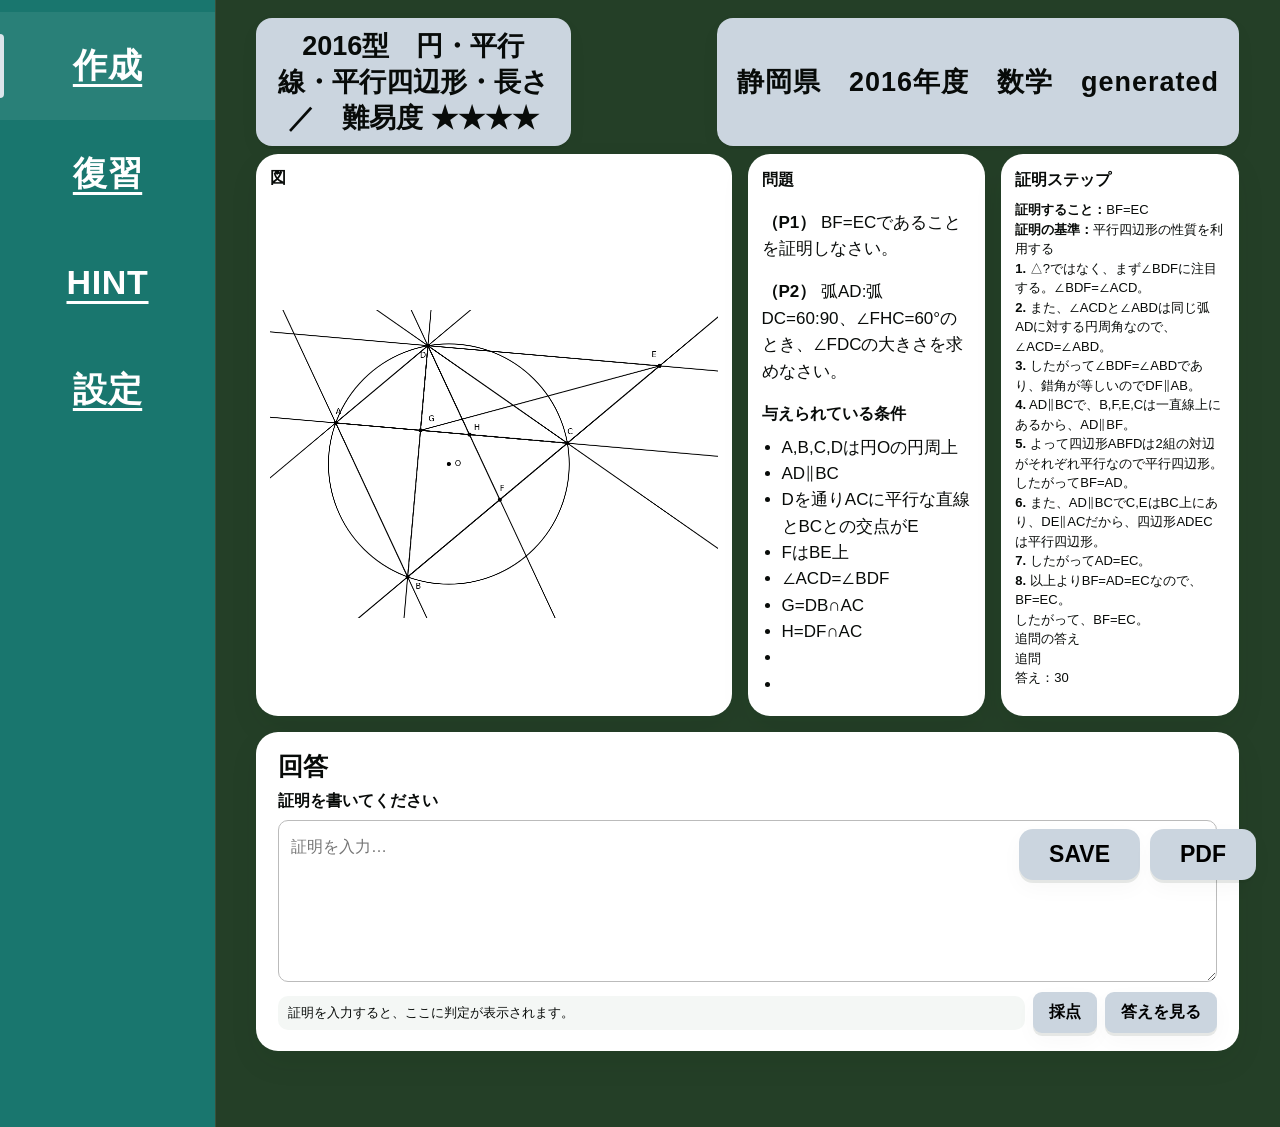
==== uitest.html @ f098faa9 "Add uITEST" ====
<!doctype html>
<html lang="ja">
<head>
<meta charset="UTF-8">
<meta name="viewport" content="width=device-width, initial-scale=1">
<title>入試対策証明ジェネレーター</title>
<link rel="stylesheet" href="./css/NEW_style.css">
</head>
<body>
<div class="app-shell">
  <aside class="sidebar">
    <button id="new-chat" class="nav-item sidebar-item active" data-mode="generated">作成</button>
    <button class="nav-item sidebar-item" data-mode="past">復習</button>
    <button class="nav-item" id="hint-button">HINT</button>
    <button class="nav-item" id="settings-button">設定</button>
  </aside>
  <main id="app-root" class="main-area">
    <header class="mobile-header"><strong>入試対策証明ジェネレーター</strong><button id="mobile-menu" class="icon-button">☰</button></header>
    <section id="setup-view" class="setup-view">
      <div class="top-controls">
        <label class="control-block"><span>TYPE:証明の種類</span>
          <select id="filter-proof"><option value="all">CHOOSE</option><option value="congruence">合同</option><option value="similarity">相似</option><option value="equal_length">長さの等式</option></select>
        </label>
        <label class="control-block"><span>HURDLE:難易度</span>
          <select id="filter-difficulty"><option value="all">CHOOSE</option><option value="3">★★★</option><option value="4">★★★★</option><option value="5">★★★★★</option></select>
        </label>
      </div>
      <button id="more-options" class="wide-button">MORE OPTIONS:詳細設定</button>
      <section id="advanced-options" class="advanced-options hidden">
        <div class="advanced-column">
          <label class="advanced-heading" for="filter-method">CRITERIA:証明方法</label>
          <select id="filter-method" class="criteria-select"><option value="all">CHOOSE</option><option value="ASA">ASA</option><option value="AA">AA</option><option value="parallelism_to_parallelogram">平行四辺形</option></select>
        </div>
        <fieldset class="feature-filter"><legend>CONDITIONS:条件</legend><div class="feature-options">
          <label><input type="checkbox" name="feature-filter" value="circle">円</label>
          <label><input type="checkbox" name="feature-filter" value="parallel">平行線</label>
          <label><input type="checkbox" name="feature-filter" value="diameter">直径</label>
          <label><input type="checkbox" name="feature-filter" value="angle_bisector">角の二等分線</label>
          <label><input type="checkbox" name="feature-filter" value="isosceles">二等辺</label>
          <label><input type="checkbox" name="feature-filter" value="parallelogram">平行四辺形</label>
          <label><input type="checkbox" name="feature-filter" value="area_ratio">面積比</label>
        </div></fieldset>
        <div class="extra-options hidden" aria-hidden="true">
          <input id="seed" type="number" tabindex="-1" aria-hidden="true">
          <input id="show-followup" type="checkbox" checked tabindex="-1" aria-hidden="true">
          <input id="rotate-figure" type="checkbox" checked tabindex="-1" aria-hidden="true">
        </div>
      </section>
      <div class="create-row"><button id="generate-button" class="create-button" type="button">作成</button></div>
    </section>

    <section id="problem-view" class="problem-view">
      <div class="problem-topline"><div id="template-badge" class="type-pill">相似</div><div id="problem-info" class="difficulty-pill">★★★★★★★★</div></div>
      <div class="problem-layout">
        <div class="figure-panel"><div class="figure-label">図</div><div id="canvas-container" class="canvas-container"></div></div>
        <article class="question-panel"><div class="figure-label">問題</div><div id="problem-text"></div><div class="conditions-block"><div class="figure-label">与えられている条件</div><ul id="conditions"></ul></div><div id="followup-block" class="followup-block hidden"><div class="figure-label">追問</div><div id="followup-text"></div></div></article>
        <article id="answer-panel-inline" class="solution-panel"><div class="figure-label">証明ステップ</div><div id="answer-content"></div></article>
      </div>
      <section class="answer-work"><h2>回答</h2><label for="proof-answer">証明を書いてください</label><textarea id="proof-answer" rows="5" placeholder="証明を入力…"></textarea><div class="work-actions"><div id="proof-result" class="proof-result">証明を入力すると、ここに判定が表示されます。</div><button id="check-proof" class="action-button">採点</button><button id="show-answer" class="action-button" aria-expanded="false">答えを見る</button></div><div id="answer-panel" class="answer-panel hidden"><div class="answer-panel-title">解答</div><div id="answer-content-duplicate"></div></div></section>
    </section>

    <div class="bottom-bar">
      <button id="save-button" class="save-button" type="button">SAVE</button>
      <div id="save-menu" class="save-menu hidden">
        <div class="save-menu-title">保存・ロード</div>
        <label class="save-name-label">問題名<input id="save-name" type="text" maxlength="80" placeholder="問題名を入力"></label>
        <button type="button" data-save-action="browser-save">ブラウザに保存</button>
        <label class="saved-select-label">保存済み問題<select id="browser-saves"><option value="">保存済み問題を選択</option></select></label>
        <button type="button" data-save-action="browser-load">選択した問題をロード</button>
        <button type="button" data-save-action="browser-delete">選択した問題を削除</button>
        <div class="menu-divider"></div>
        <button type="button" data-save-action="pc-save">JSONとしてPCに保存</button>
        <button type="button" data-save-action="pc-load">PCからJSONをロード</button>
        <input id="load-file" type="file" accept="application/json,.json" hidden>
        <div id="storage-result" class="storage-result"></div>
      </div>
      <button id="pdf-export" class="pdf-button" type="button">PDF</button>
    </div>
  </main>
</div>
<!-- main.jsとの互換性を維持するための非表示の既存操作ボタン -->
<div class="compat-controls" aria-hidden="true">
  <button id="save-pc" type="button"></button><button id="load-pc" type="button"></button>
  <button id="save-browser" type="button"></button><button id="load-browser" type="button"></button><button id="delete-browser" type="button"></button>
</div>
<script src="./js/theorem-catalog.js"></script>
<script src="./js/geometry-relations.js"></script>
<script src="./js/proof-rules.js"></script>
<script src="./js/problem-data-engine.js"></script>
<script type="module" src="./main.js"></script>
<script>
const moreOptionsButton = document.getElementById('more-options');
const advancedOptionsPanel = document.getElementById('advanced-options');
function toggleAdvancedOptions(force) {
  if (!moreOptionsButton || !advancedOptionsPanel) return;
  const shouldOpen = typeof force === 'boolean' ? force : !moreOptionsButton.classList.contains('is-open');
  moreOptionsButton.classList.toggle('is-open', shouldOpen);
  advancedOptionsPanel.classList.toggle('is-open', shouldOpen);
  advancedOptionsPanel.classList.toggle('hidden', !shouldOpen);
  moreOptionsButton.setAttribute('aria-expanded', String(shouldOpen));
}
moreOptionsButton?.addEventListener('click', () => toggleAdvancedOptions());
document.getElementById('settings-button')?.addEventListener('click', () => toggleAdvancedOptions());
document.getElementById('hint-button')?.addEventListener('click',()=>document.getElementById('show-answer')?.click());
document.getElementById('show-answer')?.addEventListener('click',()=>{
 const panel=document.getElementById('answer-panel');
 const target=document.getElementById('answer-content-duplicate');
 const source=document.getElementById('answer-content');
 if(panel && target && source) target.innerHTML=source.innerHTML;
});
document.querySelectorAll('.nav-item[data-mode]').forEach(b=>b.addEventListener('click',()=>document.getElementById('generate-button')?.click()));
</script>
</body>
</html>
---- css/NEW_style.css ----
*{box-sizing:border-box} :root{--green:#243f27;--teal:#19766e;--pale:#cbd5df;--blue:#9bbac8;--ink:#080b09;--white:#fff}html,body{margin:0;min-height:100%;font-family:Arial,"Noto Sans JP",sans-serif;color:var(--ink);background:var(--green)}button,input,select,textarea{font:inherit}button{cursor:pointer;border:0} .app-shell{min-height:100vh;background:var(--green);display:flex}.sidebar{width:16.8%;min-width:140px;background:var(--teal);display:flex;flex-direction:column;align-items:stretch;gap:0;padding:12px 0;min-height:100vh}.nav-item{height:108px;background:transparent;color:#fff;text-decoration:underline;font-size:clamp(20px,3vw,34px);font-weight:700;letter-spacing:.02em}.nav-item:hover,.nav-item.active{background:rgba(255,255,255,.07)}.main-area{flex:1;min-width:0;padding:18px 3.2% 76px;position:relative}.mobile-header{display:none}.setup-view{max-width:1000px;margin:0 auto}.top-controls{display:grid;grid-template-columns:1fr 1fr;gap:15%;align-items:start}.control-block{display:flex;flex-direction:column;gap:0;min-width:0}.control-block>span{font-size:clamp(20px,3.4vw,36px);font-weight:800;color:#fff;text-align:center;white-space:nowrap}.control-block select,.wide-button,.create-button,.criteria-select{background:var(--pale);border-radius:16px;color:#050505;font-weight:800;border:0}.control-block select{height:72px;text-align:center;text-align-last:center;font-size:clamp(20px,3vw,34px);margin-top:4px;width:100%;appearance:none}.control-block select:has(option:checked[value="all"]){color:#777}.wide-button{display:block;width:100%;min-height:76px;margin-top:26px;font-size:clamp(20px,3.3vw,36px);font-weight:800}.advanced-options{margin-top:0;padding:14px 3% 12px;background:var(--pale);border-radius:0 0 16px 16px;display:grid;grid-template-columns:1fr 1fr;gap:16px 9%;align-items:center}.advanced-heading{display:block;text-align:center;font-weight:800;font-size:clamp(18px,2.5vw,27px);margin-bottom:4px}.criteria-select{width:100%;height:126px;background:var(--blue);text-align:center;text-align-last:center;color:white;font-size:clamp(22px,3vw,36px);appearance:none}.feature-filter{border:0;margin:0;padding:0;min-width:0}.feature-filter legend{font-weight:800;font-size:clamp(18px,2.4vw,26px);text-align:center;margin-bottom:2px}.feature-options{display:grid;grid-template-columns:1fr 1fr;gap:8px 12px;background:var(--blue);border-radius:16px;padding:16px 12px;font-size:clamp(13px,1.7vw,19px);font-weight:700}.feature-options label{display:flex;align-items:center;gap:7px;white-space:nowrap}.feature-options input{appearance:none;width:25px;height:25px;flex:none;margin:0;background:#3c5c77}.feature-options input:checked{background:#fff;box-shadow:inset 0 0 0 5px #3c5c77;outline:2px solid #3c5c77}.extra-options{grid-column:1/-1;display:flex;flex-wrap:wrap;gap:16px;align-items:center;font-weight:700}.extra-options input[type=number]{width:100px}.check-option{display:flex;align-items:center;gap:6px}.create-row{display:flex;justify-content:center;margin-top:clamp(120px,20vh,196px)}.create-button{width:min(300px,55%);height:72px;font-size:clamp(28px,4vw,42px)}.bottom-bar{position:fixed;right:24px;bottom:20px;display:flex;gap:10px;z-index:10}.save-button,.pdf-button{background:var(--pale);border-radius:14px;padding:12px 30px;font-size:23px;font-weight:900;box-shadow:0 3px 0 #172e1c}.save-menu{position:absolute;right:0;bottom:65px;width:min(340px,90vw);background:#fff;border-radius:18px;padding:18px;box-shadow:0 10px 40px #0006;display:flex;flex-direction:column;gap:9px;max-height:75vh;overflow:auto}.save-menu-title{font-size:20px;font-weight:900}.save-menu button{background:var(--pale);padding:10px;border-radius:8px;font-weight:700;text-align:left}.save-name-label,.saved-select-label{display:flex;flex-direction:column;gap:5px;font-size:13px;font-weight:700}.save-name-label input,.saved-select-label select{width:100%;padding:9px;border:1px solid #9aa5ad;border-radius:7px;background:white}.menu-divider{height:1px;background:#ddd;margin:4px 0}.storage-result{font-size:12px;overflow-wrap:anywhere}.hidden{display:none!important}.problem-view{display:none}.problem-topline{display:flex;justify-content:space-between;gap:20px;margin-bottom:8px}.type-pill,.difficulty-pill{background:var(--pale);border-radius:16px;padding:10px 20px;text-align:center;font-size:clamp(18px,2.5vw,27px);font-weight:800}.type-pill{width:32%}.difficulty-pill{min-width:25%;letter-spacing:1px}.problem-layout{display:grid;grid-template-columns:minmax(0,1.6fr) minmax(180px,.8fr) minmax(180px,.8fr);gap:16px}.figure-panel,.question-panel,.solution-panel{background:#fff;border-radius:22px;padding:14px;min-width:0;overflow:hidden}.figure-panel{min-height:420px}.canvas-container{width:100%;height:100%;min-height:360px;display:flex;align-items:center;justify-content:center}.canvas-container canvas{max-width:100%;max-height:100%;object-fit:contain}.figure-label{font-weight:900;font-size:16px;margin-bottom:8px}.question-panel{font-size:clamp(13px,1.5vw,17px);line-height:1.55}.conditions-block{margin-top:12px}.conditions-block ul{padding-left:20px;margin:4px 0}.solution-panel{font-size:13px;line-height:1.5}.answer-work{background:#fff;border-radius:22px;margin-top:16px;padding:18px 22px}.answer-work h2{margin:0 0 8px;font-size:25px}.answer-work>label{font-weight:700}.answer-work textarea{display:block;width:100%;margin-top:8px;padding:12px;border:1px solid #bbb;border-radius:10px;resize:vertical}.work-actions{display:flex;align-items:center;gap:8px;margin-top:10px;flex-wrap:wrap}.proof-result{flex:1;min-width:160px;font-size:13px}.action-button{background:var(--pale);padding:10px 16px;border-radius:9px;font-weight:800}.answer-panel{margin-top:12px;border-top:1px solid #ddd;padding-top:12px}.answer-panel-title{font-size:20px;font-weight:900}.compat-controls{display:none!important}.followup-block{margin-top:12px}@media(min-width:1000px){.setup-view{padding-top:0}}@media(max-width:700px){.sidebar{width:76px;min-width:76px}.nav-item{height:86px;font-size:16px}.main-area{padding:18px 14px 82px}.top-controls{gap:12px}.control-block>span{font-size:16px;white-space:normal;min-height:42px}.control-block select{height:60px;font-size:18px;border-radius:12px}.wide-button{font-size:17px;min-height:62px;margin-top:20px;border-radius:12px}.advanced-options{grid-template-columns:1fr;gap:12px}.criteria-select{height:70px}.feature-options{font-size:13px;gap:8px;padding:12px 8px}.feature-options input{width:19px;height:19px}.create-row{margin-top:24vh}.create-button{height:62px;width:70%;font-size:30px}.problem-layout{grid-template-columns:1fr}.figure-panel{min-height:300px}.canvas-container{min-height:270px}.solution-panel{display:none}.problem-topline{gap:8px}.type-pill,.difficulty-pill{font-size:16px;padding:10px}.bottom-bar{right:12px;bottom:12px}.save-button,.pdf-button{font-size:18px;padding:10px 20px}}@media print{.sidebar,.bottom-bar,.answer-work textarea,.work-actions,.mobile-header{display:none!important}.app-shell,.main-area{background:#fff;padding:0}.problem-view{display:block}.problem-layout{grid-template-columns:1.4fr 1fr 1fr}.answer-work{break-inside:avoid}}

/* Refined motion + detail pass */
:root{--green:#243f27;--teal:#19766e;--pale:#cbd5df;--blue:#9bbac8;--ink:#080b09;--white:#fff;--ease-out:cubic-bezier(.22,1,.36,1);--ease-smooth:cubic-bezier(.4,0,.2,1)}
html{scroll-behavior:smooth}body{ -webkit-font-smoothing:antialiased;text-rendering:optimizeLegibility}button,select,input,textarea{ -webkit-tap-highlight-color:transparent}button{transition:transform .24s var(--ease-out),box-shadow .28s var(--ease-smooth),background-color .24s var(--ease-smooth),color .24s var(--ease-smooth),opacity .2s ease}button:active{transform:scale(.975)}button:focus-visible,select:focus-visible,input:focus-visible,textarea:focus-visible{outline:3px solid #fff;outline-offset:3px;box-shadow:0 0 0 6px #19766e80}
.app-shell{isolation:isolate}.sidebar{position:relative;z-index:2;box-shadow:1px 0 0 #ffffff18}.nav-item{position:relative;isolation:isolate;transition:background-color .35s var(--ease-smooth),letter-spacing .35s var(--ease-out),transform .35s var(--ease-out);text-underline-offset:7px}.nav-item::before{content:"";position:absolute;left:0;top:20%;bottom:20%;width:4px;border-radius:0 8px 8px 0;background:#dce5eb;transform:scaleY(0);transform-origin:center;transition:transform .35s var(--ease-out)}.nav-item:hover{letter-spacing:.045em;background:#ffffff0c}.nav-item.active::before,.nav-item:focus-visible::before{transform:scaleY(1)}.main-area{animation:surface-in .7s var(--ease-out) both}.setup-view,.problem-view{animation:content-in .65s var(--ease-out) both}.control-block select,.wide-button,.create-button,.criteria-select,.type-pill,.difficulty-pill,.save-button,.pdf-button,.action-button{box-shadow:0 3px 0 #152b1b18,0 8px 22px #10241508;transition:transform .3s var(--ease-out),box-shadow .3s var(--ease-smooth),background-color .3s var(--ease-smooth),filter .3s ease}.control-block select:hover,.wide-button:hover,.create-button:hover,.criteria-select:hover,.save-button:hover,.pdf-button:hover,.action-button:hover{transform:translateY(-2px);box-shadow:0 5px 0 #152b1b18,0 14px 28px #10241520;filter:brightness(1.025)}.control-block select:active,.wide-button:active,.create-button:active,.save-button:active,.pdf-button:active{transform:translateY(1px) scale(.99);box-shadow:0 1px 0 #152b1b20}.wide-button{position:relative;overflow:hidden}.wide-button::after,.create-button::after{content:"";position:absolute;inset:0;background:linear-gradient(110deg,transparent 20%,#ffffff66 48%,transparent 70%);transform:translateX(-120%);transition:transform .75s var(--ease-out);pointer-events:none}.wide-button:hover::after,.create-button:hover::after{transform:translateX(120%)}
.advanced-options{transform-origin:top center;animation:panel-in .42s var(--ease-out) both;box-shadow:0 18px 40px #07190d12}.advanced-options.hidden{display:none!important}.advanced-column,.feature-filter{min-width:0}.feature-options{box-shadow:inset 0 1px 0 #ffffff40;gap:10px 14px}.feature-options label{cursor:pointer;border-radius:12px;padding:5px 7px;transition:background-color .22s ease,transform .22s var(--ease-out)}.feature-options label:hover{background:#ffffff40;transform:translateY(-1px)}
/* Round radio-like checkboxes, including a soft animated check indicator */
.feature-options input[type="checkbox"],.check-option input[type="checkbox"]{appearance:none;-webkit-appearance:none;position:relative;width:25px;height:25px;flex:0 0 25px;margin:0;border:2px solid #3c5c77;border-radius:50%;background:#3c5c77;cursor:pointer;display:inline-grid;place-content:center;transition:background-color .22s ease,border-color .22s ease,transform .28s var(--ease-out),box-shadow .22s ease}
.feature-options input[type="checkbox"]::after,.check-option input[type="checkbox"]::after{content:"";width:7px;height:12px;border:solid #fff;border-width:0 2.5px 2.5px 0;transform:rotate(45deg) scale(0);transform-origin:center;transition:transform .2s var(--ease-out);margin-top:-2px}
.feature-options input[type="checkbox"]:checked,.check-option input[type="checkbox"]:checked{background:#19766e;border-color:#19766e;box-shadow:0 0 0 4px #19766e22;transform:scale(1.03)}.feature-options input[type="checkbox"]:checked::after,.check-option input[type="checkbox"]:checked::after{transform:rotate(45deg) scale(1)}.feature-options input[type="checkbox"]:focus-visible,.check-option input[type="checkbox"]:focus-visible{outline:3px solid #fff;outline-offset:2px}.check-option input[type="checkbox"]{width:20px;height:20px;flex-basis:20px;background:#fff}.check-option input[type="checkbox"]::after{width:5px;height:9px;border-color:#fff}.check-option input[type="checkbox"]:not(:checked){background:transparent;border-color:#3c5c77}
.create-row{animation:content-in .8s .08s var(--ease-out) both}.create-button{position:relative;overflow:hidden}.bottom-bar{animation:float-in .55s var(--ease-out) both}.save-menu{transform-origin:bottom right;animation:menu-in .28s var(--ease-out) both;box-shadow:0 24px 70px #0005,0 2px 8px #0001;border:1px solid #1b2e2014;backdrop-filter:blur(18px)}.save-menu button{transition:transform .2s var(--ease-out),background-color .2s ease}.save-menu button:hover{transform:translateX(3px);background:#b8c9d5}.save-menu input,.save-menu select,.answer-work textarea{transition:border-color .2s ease,box-shadow .2s ease}.save-menu input:focus,.save-menu select:focus,.answer-work textarea:focus{border-color:#19766e;box-shadow:0 0 0 4px #19766e20;outline:none}
.problem-topline{align-items:stretch}.type-pill,.difficulty-pill{display:flex;align-items:center;justify-content:center;min-height:72px}.figure-panel,.question-panel,.solution-panel,.answer-work{box-shadow:0 12px 30px #10241512;transition:box-shadow .3s var(--ease-smooth),transform .3s var(--ease-out)}.figure-panel:hover,.question-panel:hover,.solution-panel:hover{box-shadow:0 18px 38px #1024151a}.canvas-container canvas{animation:figure-in .6s var(--ease-out) both}.answer-work{animation:content-in .55s .08s var(--ease-out) both}.answer-work textarea{line-height:1.7;min-height:130px}.proof-result{padding:8px 10px;border-radius:10px;background:#f4f7f5}.answer-panel{animation:panel-in .3s var(--ease-out) both}.hidden{display:none!important}
@keyframes surface-in{from{opacity:0}to{opacity:1}}@keyframes content-in{from{opacity:0;transform:translateY(12px)}to{opacity:1;transform:translateY(0)}}@keyframes panel-in{from{opacity:0;transform:translateY(-8px) scaleY(.985)}to{opacity:1;transform:translateY(0) scaleY(1)}}@keyframes menu-in{from{opacity:0;transform:translateY(8px) scale(.97)}to{opacity:1;transform:translateY(0) scale(1)}}@keyframes float-in{from{opacity:0;transform:translateY(8px)}to{opacity:1;transform:translateY(0)}}@keyframes figure-in{from{opacity:0;transform:scale(.985)}to{opacity:1;transform:scale(1)}}
@media(prefers-reduced-motion:reduce){*,*::before,*::after{scroll-behavior:auto!important;animation-duration:.01ms!important;animation-iteration-count:1!important;transition-duration:.01ms!important}}
@media(max-width:700px){.feature-options input[type="checkbox"]{width:20px;height:20px;flex-basis:20px}.feature-options input[type="checkbox"]::after{width:5px;height:9px}.nav-item::before{width:3px}.figure-panel,.question-panel,.solution-panel,.answer-work{border-radius:18px}}

/* MORE OPTIONS is one continuous expandable surface: the trigger becomes its top edge. */
.wide-button {
  border-radius: 18px;
  transform-origin: center top;
  transition: border-radius .34s cubic-bezier(.22,1,.36,1),
             background-color .3s ease,
             box-shadow .34s cubic-bezier(.22,1,.36,1),
             transform .34s cubic-bezier(.22,1,.36,1);
}
.wide-button.is-open {
  border-radius: 18px 18px 0 0;
  margin-bottom: 0;
  box-shadow: 0 0 0 #152b1b00;
  transform: none;
}
.advanced-options {
  position: relative;
  z-index: 1;
  margin-top: 0;
  border-radius: 0 0 18px 18px;
  border-top: 1px solid #aebbc5;
  transform-origin: top center;
  animation: options-expand .46s cubic-bezier(.22,1,.36,1) both;
  box-shadow: 0 18px 34px #0c20151c;
}
.advanced-options.is-open {
  border-radius: 0 0 18px 18px;
}
.advanced-options.hidden { display: none !important; }
@keyframes options-expand {
  from { opacity: 0; clip-path: inset(0 0 100% 0 round 0 0 18px 18px); transform: translateY(-7px); }
  to   { opacity: 1; clip-path: inset(0 0 0 0 round 0 0 18px 18px); transform: translateY(0); }
}
.extra-options.hidden { display: none !important; }
@media (prefers-reduced-motion: reduce) {
  .advanced-options { animation: none !important; }
  .wide-button { transition: none !important; }
}
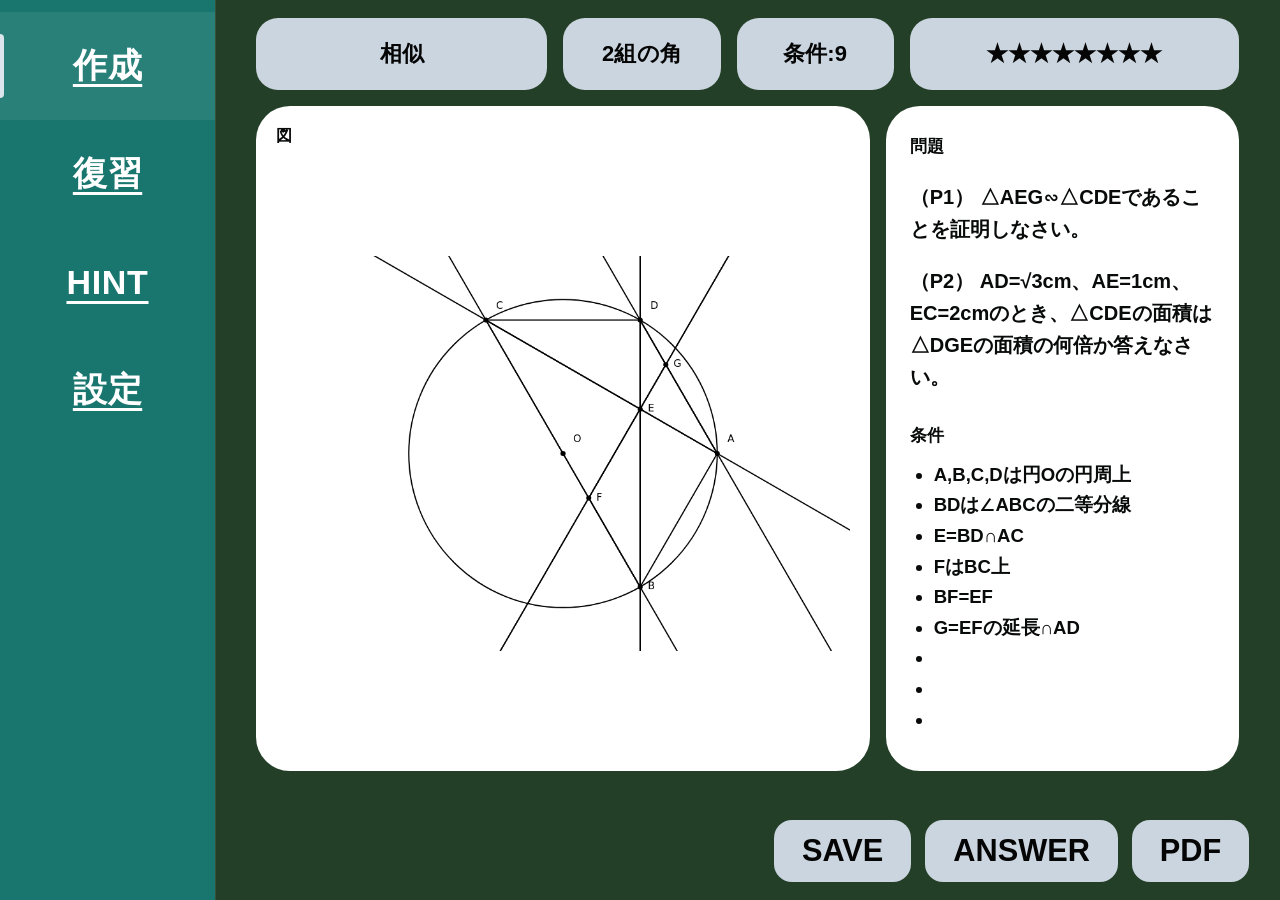
==== commit cb77219b: "Update UI" ====
--- a/uitest.html
+++ b/uitest.html
@@ -50,17 +50,26 @@
     </section>
 
     <section id="problem-view" class="problem-view">
-      <div class="problem-topline"><div id="template-badge" class="type-pill">相似</div><div id="problem-info" class="difficulty-pill">★★★★★★★★</div></div>
+      <div class="problem-topline" aria-label="問題の属性">
+        <div id="template-badge" class="type-pill">相似</div>
+        <div id="criterion-badge" class="meta-pill">2辺と角</div>
+        <div id="condition-count" class="meta-pill">条件:3</div>
+        <div id="problem-info" class="difficulty-pill" aria-label="難易度">★★★★★★★★</div>
+      </div>
       <div class="problem-layout">
         <div class="figure-panel"><div class="figure-label">図</div><div id="canvas-container" class="canvas-container"></div></div>
-        <article class="question-panel"><div class="figure-label">問題</div><div id="problem-text"></div><div class="conditions-block"><div class="figure-label">与えられている条件</div><ul id="conditions"></ul></div><div id="followup-block" class="followup-block hidden"><div class="figure-label">追問</div><div id="followup-text"></div></div></article>
-        <article id="answer-panel-inline" class="solution-panel"><div class="figure-label">証明ステップ</div><div id="answer-content"></div></article>
+        <article class="question-panel">
+          <div class="question-prompt"><div class="figure-label">問題</div><div id="problem-text"></div></div>
+          <div class="conditions-block"><div class="figure-label">条件</div><ul id="conditions"></ul></div>
+          <div id="followup-block" class="followup-block hidden"><div class="figure-label">追問</div><div id="followup-text"></div></div>
+        </article>
+        <article id="answer-panel" class="solution-panel hidden" aria-hidden="true"><div class="figure-label">証明ステップ</div><div id="answer-content"></div></article>
       </div>
-      <section class="answer-work"><h2>回答</h2><label for="proof-answer">証明を書いてください</label><textarea id="proof-answer" rows="5" placeholder="証明を入力…"></textarea><div class="work-actions"><div id="proof-result" class="proof-result">証明を入力すると、ここに判定が表示されます。</div><button id="check-proof" class="action-button">採点</button><button id="show-answer" class="action-button" aria-expanded="false">答えを見る</button></div><div id="answer-panel" class="answer-panel hidden"><div class="answer-panel-title">解答</div><div id="answer-content-duplicate"></div></div></section>
     </section>
 
-    <div class="bottom-bar">
-      <button id="save-button" class="save-button" type="button">SAVE</button>
+    <div class="bottom-bar is-before-generation">
+      <button id="save-button" class="save-button" type="button" aria-expanded="false">SAVE</button>
+      <button id="show-answer" class="answer-button" type="button" aria-expanded="false">ANSWER</button>
       <div id="save-menu" class="save-menu hidden">
         <div class="save-menu-title">保存・ロード</div>
         <label class="save-name-label">問題名<input id="save-name" type="text" maxlength="80" placeholder="問題名を入力"></label>
@@ -87,6 +96,7 @@
 <script src="./js/geometry-relations.js"></script>
 <script src="./js/proof-rules.js"></script>
 <script src="./js/problem-data-engine.js"></script>
+<script src="./js/problem-content.js"></script>
 <script type="module" src="./main.js"></script>
 <script>
 const moreOptionsButton = document.getElementById('more-options');
@@ -101,14 +111,11 @@
 }
 moreOptionsButton?.addEventListener('click', () => toggleAdvancedOptions());
 document.getElementById('settings-button')?.addEventListener('click', () => toggleAdvancedOptions());
-document.getElementById('hint-button')?.addEventListener('click',()=>document.getElementById('show-answer')?.click());
-document.getElementById('show-answer')?.addEventListener('click',()=>{
- const panel=document.getElementById('answer-panel');
- const target=document.getElementById('answer-content-duplicate');
- const source=document.getElementById('answer-content');
- if(panel && target && source) target.innerHTML=source.innerHTML;
-});
-document.querySelectorAll('.nav-item[data-mode]').forEach(b=>b.addEventListener('click',()=>document.getElementById('generate-button')?.click()));
+document.getElementById('hint-button')?.addEventListener('click', () => document.getElementById('show-answer')?.click());
+document.querySelectorAll('.nav-item[data-mode]').forEach(b => b.addEventListener('click', () => {
+  if (b.dataset.mode === 'generated') document.getElementById('generate-button')?.click();
+  else document.getElementById('generate-button')?.click();
+}));
 </script>
 </body>
 </html>
--- a/css/NEW_style.css
+++ b/css/NEW_style.css
@@ -53,3 +53,71 @@
   .advanced-options { animation: none !important; }
   .wide-button { transition: none !important; }
 }
+
+/* Generated-problem screen: reference-image layout */
+.problem-view{max-width:none;padding-bottom:18px}
+.problem-topline{display:grid;grid-template-columns:minmax(180px,1.15fr) minmax(120px,.62fr) minmax(125px,.62fr) minmax(250px,1.3fr);gap:16px;margin:0 0 16px;align-items:stretch}
+.type-pill,.meta-pill,.difficulty-pill{min-width:0;min-height:72px;padding:10px 14px;border-radius:22px;background:var(--pale);color:#050505;display:flex;align-items:center;justify-content:center;text-align:center;font-size:clamp(20px,2.7vw,34px);font-weight:900;white-space:nowrap;box-shadow:none}
+.type-pill{width:auto}
+.meta-pill{letter-spacing:.01em}
+.difficulty-pill{letter-spacing:0;font-size:clamp(19px,2.5vw,32px)}
+.problem-layout{grid-template-columns:minmax(0,1.65fr) minmax(260px,.95fr);gap:16px;align-items:stretch}
+.problem-layout:has(.solution-panel:not(.hidden)){grid-template-columns:minmax(0,1.55fr) minmax(250px,.9fr) minmax(250px,.9fr)}
+.figure-panel,.question-panel,.solution-panel{border-radius:34px;padding:20px;background:#fff;box-shadow:none}
+.figure-panel{min-height:500px;display:flex;flex-direction:column}
+.canvas-container{flex:1;min-height:430px}
+.canvas-container canvas{width:100%;height:100%;max-width:100%;max-height:100%}
+.question-panel{font-size:clamp(16px,1.45vw,21px);line-height:1.6;padding:28px 24px}
+.question-panel .question-prompt{margin-bottom:30px;font-size:1.08em;font-weight:800}
+.question-panel .figure-label,.solution-panel .figure-label{font-size:clamp(16px,1.3vw,20px);margin-bottom:10px}
+.conditions-block{margin-top:24px}
+.conditions-block ul{padding-left:24px;margin:8px 0;line-height:1.65;font-weight:700}
+.solution-panel{font-size:clamp(14px,1.05vw,17px);line-height:1.48;overflow:auto;animation:solution-reveal .38s cubic-bezier(.22,1,.36,1) both}
+.solution-panel.hidden{display:none!important}
+.answer-steps{display:flex;flex-direction:column;gap:8px}
+.answer-step{margin:0 0 5px}
+.answer-final{margin-top:12px;font-weight:900}
+.bottom-bar{right:2.4%;bottom:18px;gap:14px}
+.save-button,.answer-button,.pdf-button{min-width:112px;background:var(--pale);border-radius:18px;padding:13px 28px;font-size:clamp(22px,2.4vw,32px);font-weight:900;box-shadow:none;color:#050505}
+.answer-button{transition:transform .3s var(--ease-out),background-color .3s ease,box-shadow .3s ease}
+.answer-button.is-active{background:#9bbac8;box-shadow:0 0 0 4px #9bbac833}
+.save-menu{bottom:calc(100% + 12px);right:0}
+/* Square checkbox housing with a circular selection mark (not a tick). */
+.feature-options input[type="checkbox"],.check-option input[type="checkbox"]{appearance:none;-webkit-appearance:none;width:25px;height:25px;flex:0 0 25px;margin:0;border:0;border-radius:0;background:#3c5c77;display:inline-grid;place-items:center;position:relative;box-shadow:none;transform:none}
+.feature-options input[type="checkbox"]::after,.check-option input[type="checkbox"]::after{content:"";width:0;height:0;border:0;border-radius:50%;background:#fff;transform:scale(0);transition:transform .24s cubic-bezier(.22,1,.36,1);margin:0}
+.feature-options input[type="checkbox"]:checked,.check-option input[type="checkbox"]:checked{background:#3c5c77;border:0;box-shadow:none;transform:none}
+.feature-options input[type="checkbox"]:checked::after,.check-option input[type="checkbox"]:checked::after{width:15px;height:15px;transform:scale(1);background:#fff;border:0;border-radius:50%}
+.check-option input[type="checkbox"]{width:20px;height:20px;flex-basis:20px;background:#3c5c77}
+.check-option input[type="checkbox"]:checked::after{width:12px;height:12px}
+@keyframes solution-reveal{from{opacity:0;transform:translateY(8px) scale(.99)}to{opacity:1;transform:translateY(0) scale(1)}}
+@media(max-width:900px){.problem-topline{grid-template-columns:1fr 1fr;gap:10px}.type-pill,.meta-pill,.difficulty-pill{min-height:58px;border-radius:16px;font-size:clamp(18px,3vw,25px)}.problem-layout,.problem-layout:has(.solution-panel:not(.hidden)){grid-template-columns:minmax(0,1fr)}.figure-panel{min-height:360px}.canvas-container{min-height:320px}.question-panel{font-size:16px}.solution-panel{max-height:none}.bottom-bar{right:12px;bottom:12px}.save-button,.answer-button,.pdf-button{min-width:0;padding:10px 17px;font-size:19px}}
+@media(max-width:480px){.problem-topline{grid-template-columns:1fr 1fr}.problem-topline .difficulty-pill{grid-column:1/-1}.figure-panel,.question-panel,.solution-panel{padding:16px;border-radius:22px}.figure-panel{min-height:300px}.canvas-container{min-height:260px}.bottom-bar{gap:8px}.save-button,.answer-button,.pdf-button{padding:10px 13px;font-size:16px;border-radius:13px}}
+@media print{.problem-topline{grid-template-columns:repeat(4,1fr)}.problem-layout,.problem-layout:has(.solution-panel:not(.hidden)){grid-template-columns:1.5fr 1fr 1fr}.solution-panel.hidden{display:block!important}.bottom-bar{display:none!important}}
+
+
+/* v5 refinement: hide action bar until a problem exists; seamless MORE OPTIONS surface */
+.bottom-bar.is-before-generation { display: none !important; }
+.wide-button.is-open { border-radius: 18px 18px 0 0 !important; }
+.advanced-options { border-top: 0 !important; margin-top: -1px !important; box-shadow: 0 18px 34px #0c20151c; }
+.advanced-options.is-open { border-radius: 0 0 18px 18px !important; }
+/* Square checkbox base, hollow circular ring when checked — never a filled dot or tick. */
+.feature-options input[type="checkbox"], .check-option input[type="checkbox"] {
+  appearance: none !important; -webkit-appearance: none !important;
+  background: #3c5c77 !important; border: 0 !important; border-radius: 0 !important;
+  display: inline-grid; place-items: center; position: relative; box-shadow: none !important;
+}
+.feature-options input[type="checkbox"]::after, .check-option input[type="checkbox"]::after {
+  content: ""; width: 0; height: 0; border: 2px solid transparent; border-radius: 50%;
+  background: transparent !important; transform: scale(.4); transition: width .22s cubic-bezier(.22,1,.36,1),height .22s cubic-bezier(.22,1,.36,1),transform .22s ease,border-color .22s ease;
+}
+.feature-options input[type="checkbox"]:checked::after {
+  width: 15px; height: 15px; border: 2px solid #fff; background: transparent !important; transform: scale(1);
+}
+.check-option input[type="checkbox"]:checked::after {
+  width: 11px; height: 11px; border: 2px solid #fff; background: transparent !important; transform: scale(1);
+}
+.font-fit-minimum { overflow-wrap: anywhere; }
+.answer-followup-title { font-weight: 400 !important; }
+.answer-followup .answer-final { font-weight: 400; }
+.answer-followup .answer-final strong { font-weight: 900; }
+@media(prefers-reduced-motion:reduce){.feature-options input[type="checkbox"]::after,.check-option input[type="checkbox"]::after{transition:none}}
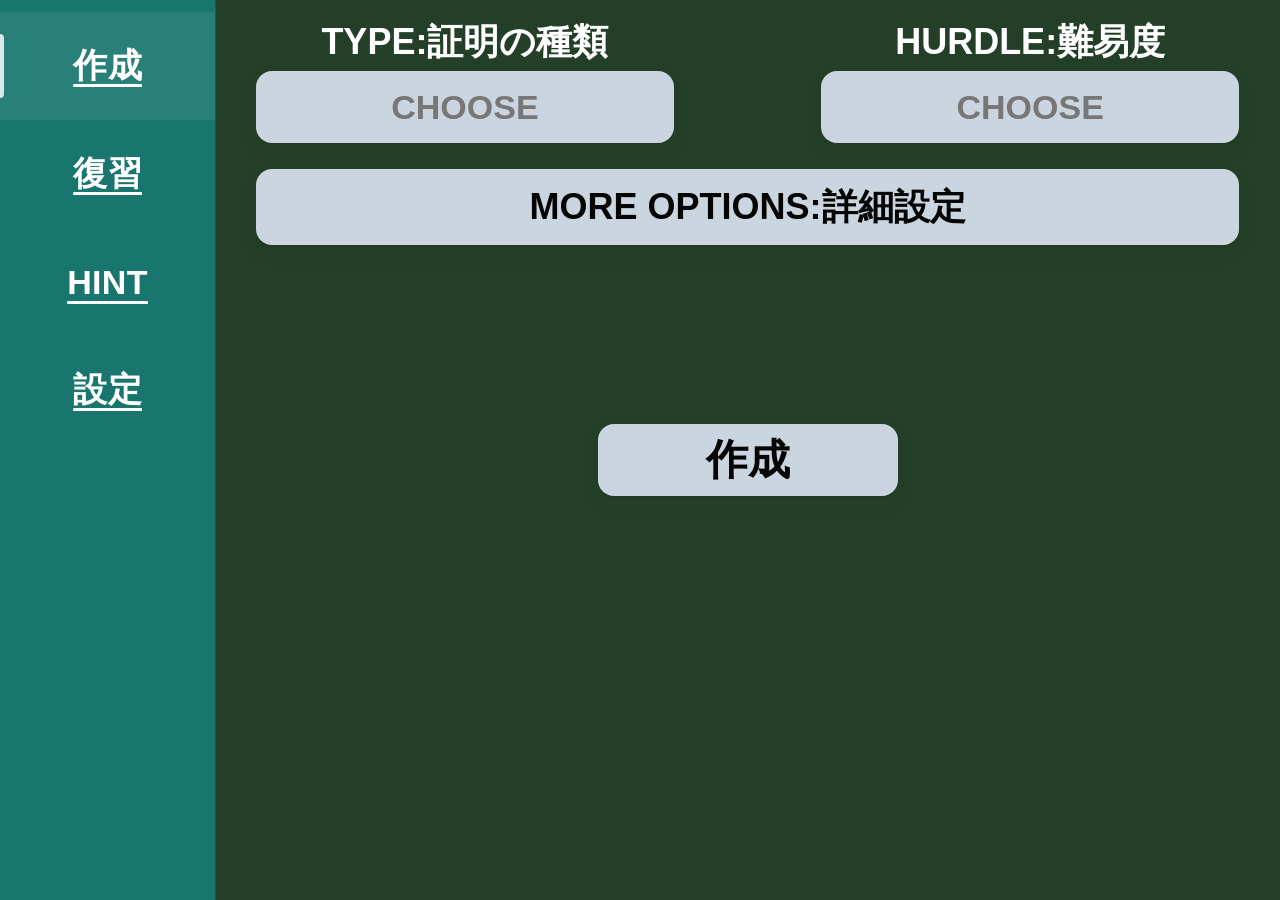
==== commit cb41694f: "Fixed UITEST" ====
--- a/uitest.html
+++ b/uitest.html
@@ -96,26 +96,7 @@
 <script src="./js/geometry-relations.js"></script>
 <script src="./js/proof-rules.js"></script>
 <script src="./js/problem-data-engine.js"></script>
-<script src="./js/problem-content.js"></script>
 <script type="module" src="./main.js"></script>
-<script>
-const moreOptionsButton = document.getElementById('more-options');
-const advancedOptionsPanel = document.getElementById('advanced-options');
-function toggleAdvancedOptions(force) {
-  if (!moreOptionsButton || !advancedOptionsPanel) return;
-  const shouldOpen = typeof force === 'boolean' ? force : !moreOptionsButton.classList.contains('is-open');
-  moreOptionsButton.classList.toggle('is-open', shouldOpen);
-  advancedOptionsPanel.classList.toggle('is-open', shouldOpen);
-  advancedOptionsPanel.classList.toggle('hidden', !shouldOpen);
-  moreOptionsButton.setAttribute('aria-expanded', String(shouldOpen));
-}
-moreOptionsButton?.addEventListener('click', () => toggleAdvancedOptions());
-document.getElementById('settings-button')?.addEventListener('click', () => toggleAdvancedOptions());
-document.getElementById('hint-button')?.addEventListener('click', () => document.getElementById('show-answer')?.click());
-document.querySelectorAll('.nav-item[data-mode]').forEach(b => b.addEventListener('click', () => {
-  if (b.dataset.mode === 'generated') document.getElementById('generate-button')?.click();
-  else document.getElementById('generate-button')?.click();
-}));
-</script>
+
 </body>
 </html>
--- a/css/NEW_style.css
+++ b/css/NEW_style.css
@@ -121,3 +121,145 @@
 .answer-followup .answer-final { font-weight: 400; }
 .answer-followup .answer-final strong { font-weight: 900; }
 @media(prefers-reduced-motion:reduce){.feature-options input[type="checkbox"]::after,.check-option input[type="checkbox"]::after{transition:none}}
+
+
+/* v6: reference fidelity, restrained motion, more reliable text fitting */
+:root { --motion-fast: 140ms; --motion-normal: 190ms; }
+html { scroll-behavior: auto; }
+.main-area, .setup-view, .problem-view { animation: none !important; }
+button, select, input, textarea,
+.nav-item, .control-block select, .wide-button, .create-button,
+.criteria-select, .save-button, .answer-button, .pdf-button,
+.advanced-options, .solution-panel {
+  animation: none !important;
+  transition-duration: var(--motion-fast) !important;
+  transition-timing-function: ease-out !important;
+}
+.wide-button::after, .create-button::after { display: none !important; }
+.nav-item { letter-spacing: .01em !important; }
+.nav-item::before { transition: none !important; }
+.advanced-options { box-shadow: none !important; }
+.wide-button.is-open { border-radius: 18px 18px 0 0 !important; }
+.advanced-options, .advanced-options.is-open {
+  border-top: 0 !important;
+  margin-top: -1px !important;
+  border-radius: 0 0 18px 18px !important;
+}
+/* Square checkbox with a larger hollow ring when selected. */
+.feature-options input[type="checkbox"], .check-option input[type="checkbox"] {
+  appearance: none !important; -webkit-appearance: none !important;
+  width: 28px !important; height: 28px !important; flex: 0 0 28px !important;
+  border: 0 !important; border-radius: 0 !important; background: #3c5c77 !important;
+  display: inline-grid !important; place-items: center !important; position: relative !important;
+  box-shadow: none !important; outline: none !important; transform: none !important;
+}
+.feature-options input[type="checkbox"]::after, .check-option input[type="checkbox"]::after {
+  content: ""; display: block; width: 0; height: 0; box-sizing: border-box;
+  border: 2.5px solid transparent; border-radius: 50%; background: transparent !important;
+  transform: none !important; transition: none !important;
+}
+.feature-options input[type="checkbox"]:checked::after {
+  width: 21px; height: 21px; border-color: #fff; background: transparent !important;
+}
+.check-option input[type="checkbox"]:checked::after {
+  width: 17px; height: 17px; border-color: #fff; background: transparent !important;
+}
+.feature-options input[type="checkbox"]:focus-visible, .check-option input[type="checkbox"]:focus-visible {
+  outline: 2px solid #fff !important; outline-offset: 3px !important;
+}
+/* Text containers must be measurable; don't clip content when minimum size is reached. */
+.question-panel, .solution-panel { min-width: 0; overflow-wrap: anywhere; }
+.question-panel { line-height: 1.48; }
+.solution-panel { line-height: 1.38; }
+.question-panel .question-prompt { margin-bottom: 20px; }
+.answer-followup-title { font-weight: 400 !important; }
+.answer-followup .answer-final { font-weight: 400 !important; }
+.answer-followup .answer-final strong { font-weight: 900 !important; }
+@media (prefers-reduced-motion: reduce) { *, *::before, *::after { animation: none !important; transition: none !important; scroll-behavior: auto !important; } }
+
+
+/* v7: quiet option controls and a restrained, connected MORE OPTIONS expansion */
+.feature-options label,
+.feature-options input[type="checkbox"],
+.check-option input[type="checkbox"] {
+  animation: none !important;
+  transition: none !important;
+  transform: none !important;
+}
+.feature-options label:hover { transform: none !important; background: transparent; }
+.feature-options input[type="checkbox"]:checked,
+.check-option input[type="checkbox"]:checked { transform: none !important; box-shadow: none !important; }
+
+/* The trigger and its panel read as one continuous control. */
+#more-options {
+  position: relative;
+  z-index: 1;
+  margin-bottom: 0;
+  border-radius: 16px;
+  transition: border-radius .18s ease;
+}
+#more-options.is-open {
+  border-radius: 16px 16px 0 0;
+}
+#advanced-options {
+  display: grid;
+  grid-template-rows: 1fr;
+  opacity: 1;
+  transform: none;
+  transform-origin: top;
+  overflow: hidden;
+  margin-top: 0;
+  border-radius: 0 0 16px 16px;
+  border-top: 0;
+  transition: grid-template-rows .22s ease, padding .22s ease, opacity .16s ease;
+}
+#advanced-options.hidden {
+  display: grid !important;
+  grid-template-rows: 0fr;
+  opacity: 0;
+  padding-top: 0;
+  padding-bottom: 0;
+  visibility: hidden;
+  pointer-events: none;
+}
+#advanced-options > * { min-height: 0; }
+#advanced-options.is-open { visibility: visible; pointer-events: auto; }
+
+/* Square outer checkbox; selected state is a larger unfilled ring, never a tick. */
+.feature-options input[type="checkbox"],
+.check-option input[type="checkbox"] {
+  appearance: none !important;
+  -webkit-appearance: none !important;
+  width: 25px !important;
+  height: 25px !important;
+  flex: 0 0 25px !important;
+  border: 2px solid #3c5c77 !important;
+  border-radius: 2px !important;
+  background: transparent !important;
+  display: inline-grid !important;
+  place-items: center !important;
+  position: relative;
+}
+.feature-options input[type="checkbox"]::after,
+.check-option input[type="checkbox"]::after {
+  content: "" !important;
+  width: 15px !important;
+  height: 15px !important;
+  border: 2px solid #fff !important;
+  border-radius: 50% !important;
+  background: transparent !important;
+  transform: scale(0) !important;
+  transition: none !important;
+  box-sizing: border-box;
+}
+.feature-options input[type="checkbox"]:checked::after,
+.check-option input[type="checkbox"]:checked::after { transform: scale(1) !important; }
+.feature-options input[type="checkbox"]:checked,
+.check-option input[type="checkbox"]:checked { background: transparent !important; border-color: #3c5c77 !important; }
+@media (max-width:700px) {
+  .feature-options input[type="checkbox"], .check-option input[type="checkbox"] { width:25px!important;height:25px!important;flex-basis:25px!important; }
+  .feature-options input[type="checkbox"]::after, .check-option input[type="checkbox"]::after { width:16px!important;height:16px!important; }
+}
+@media (prefers-reduced-motion: reduce) {
+  #advanced-options, #more-options { transition: none !important; }
+}
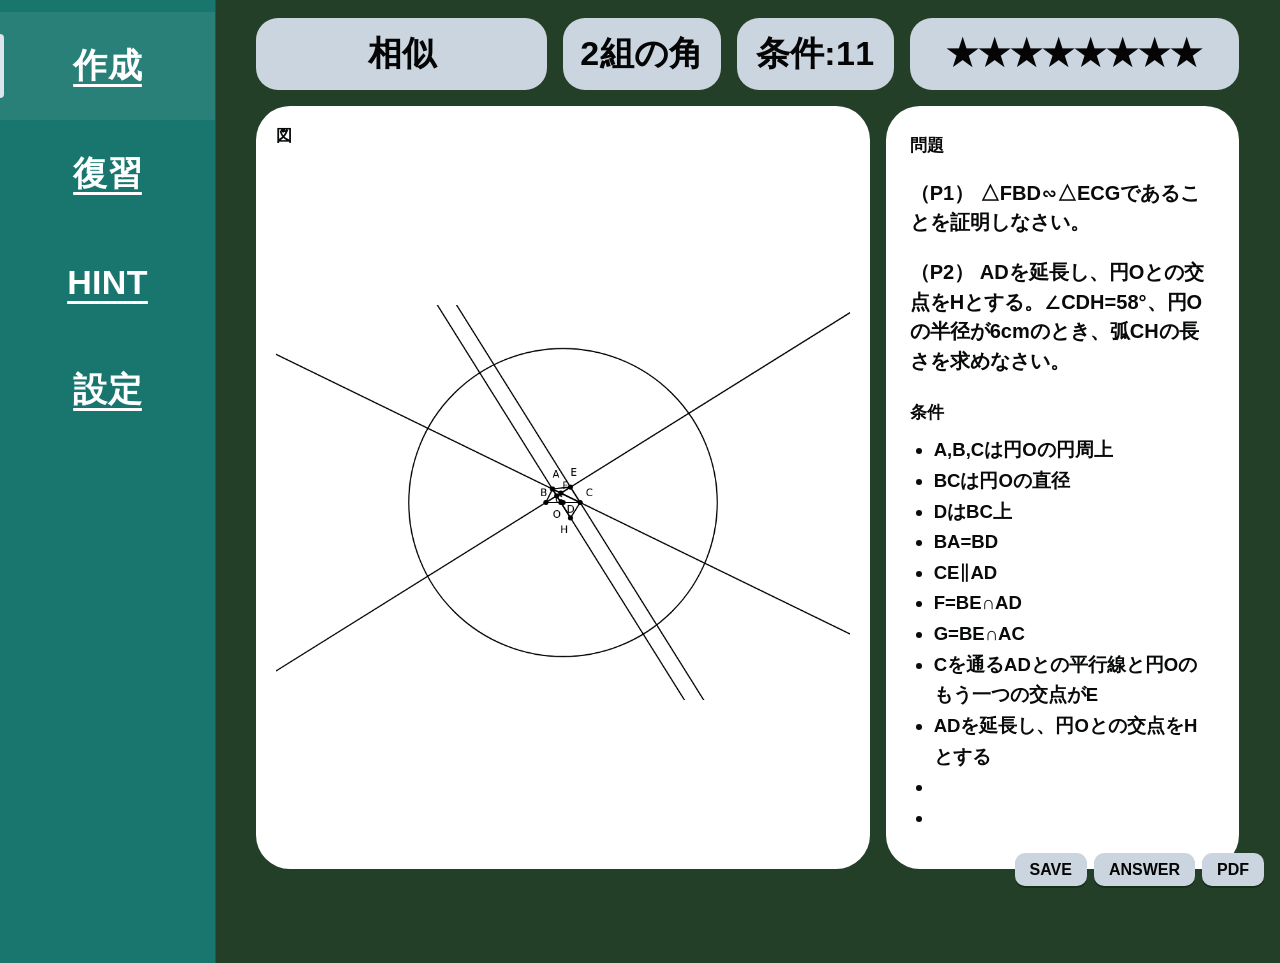
==== commit b1a8411f: "Update UI" ====
--- a/uitest.html
+++ b/uitest.html
@@ -47,6 +47,18 @@
         </div>
       </section>
       <div class="create-row"><button id="generate-button" class="create-button" type="button">作成</button></div>
+    </section>
+
+    <section id="settings-view" class="settings-view hidden" aria-labelledby="settings-title">
+      <h1 id="settings-title">設定</h1>
+      <p class="settings-message">There ain’t content you can decide.</p>
+      <div class="settings-credits">
+        <p>(C)Carnation Studio 2026</p>
+        <p>Made By Sugisaku8&amp;Syari3</p>
+        <p>Designed By Sugisaku8</p>
+        <p>HTML/JavaScript/CSS</p>
+        <p>From Japan</p>
+      </div>
     </section>
 
     <section id="problem-view" class="problem-view">
--- a/css/NEW_style.css
+++ b/css/NEW_style.css
@@ -235,7 +235,7 @@
   flex: 0 0 25px !important;
   border: 2px solid #3c5c77 !important;
   border-radius: 2px !important;
-  background: transparent !important;
+  background: #3c5c77 !important;
   display: inline-grid !important;
   place-items: center !important;
   position: relative;
@@ -255,7 +255,7 @@
 .feature-options input[type="checkbox"]:checked::after,
 .check-option input[type="checkbox"]:checked::after { transform: scale(1) !important; }
 .feature-options input[type="checkbox"]:checked,
-.check-option input[type="checkbox"]:checked { background: transparent !important; border-color: #3c5c77 !important; }
+.check-option input[type="checkbox"]:checked { background: #3c5c77 !important; border-color: #3c5c77 !important; }
 @media (max-width:700px) {
   .feature-options input[type="checkbox"], .check-option input[type="checkbox"] { width:25px!important;height:25px!important;flex-basis:25px!important; }
   .feature-options input[type="checkbox"]::after, .check-option input[type="checkbox"]::after { width:16px!important;height:16px!important; }
@@ -263,3 +263,18 @@
 @media (prefers-reduced-motion: reduce) {
   #advanced-options, #more-options { transition: none !important; }
 }
+
+/* Compact utility controls: SAVE / ANSWER / PDF */
+.bottom-bar{gap:7px;right:16px;bottom:14px}
+.bottom-bar .save-button,.bottom-bar .answer-button,.bottom-bar .pdf-button{min-width:0;padding:7px 15px;font-size:16px;line-height:1.2;border-radius:10px;box-shadow:0 2px 0 #172e1c;}
+.bottom-bar .answer-button.is-active{box-shadow:0 0 0 2px #9bbac833}
+@media(max-width:700px){.bottom-bar{right:10px;bottom:10px;gap:6px}.bottom-bar .save-button,.bottom-bar .answer-button,.bottom-bar .pdf-button{padding:6px 11px;font-size:14px;border-radius:8px}}
+
+
+/* Settings page, matched to setting.pdf */
+.settings-view{position:relative;min-height:calc(100vh - 36px);margin:0;padding:0;color:#fff;background:var(--green);animation:none}
+.settings-view h1{margin:22px 0 28px;font-size:clamp(38px,5.3vw,60px);line-height:1.2;font-weight:800;color:#fff}
+.settings-message{margin:18px 0 0;text-align:center;font-size:clamp(24px,3.3vw,40px);font-weight:800;line-height:1.35;color:#fff}
+.settings-credits{position:absolute;top:40%;left:0;right:0;text-align:center;color:#fff;font-size:clamp(22px,3.1vw,36px);font-weight:800;line-height:1.48}
+.settings-credits p{margin:0}
+@media(max-width:700px){.settings-view{min-height:calc(100vh - 36px)}.settings-view h1{font-size:34px;margin:12px 0 22px}.settings-message{font-size:clamp(17px,4vw,24px)}.settings-credits{position:static;margin-top:100px;font-size:clamp(15px,3.7vw,22px);line-height:1.7;overflow-wrap:anywhere}}
